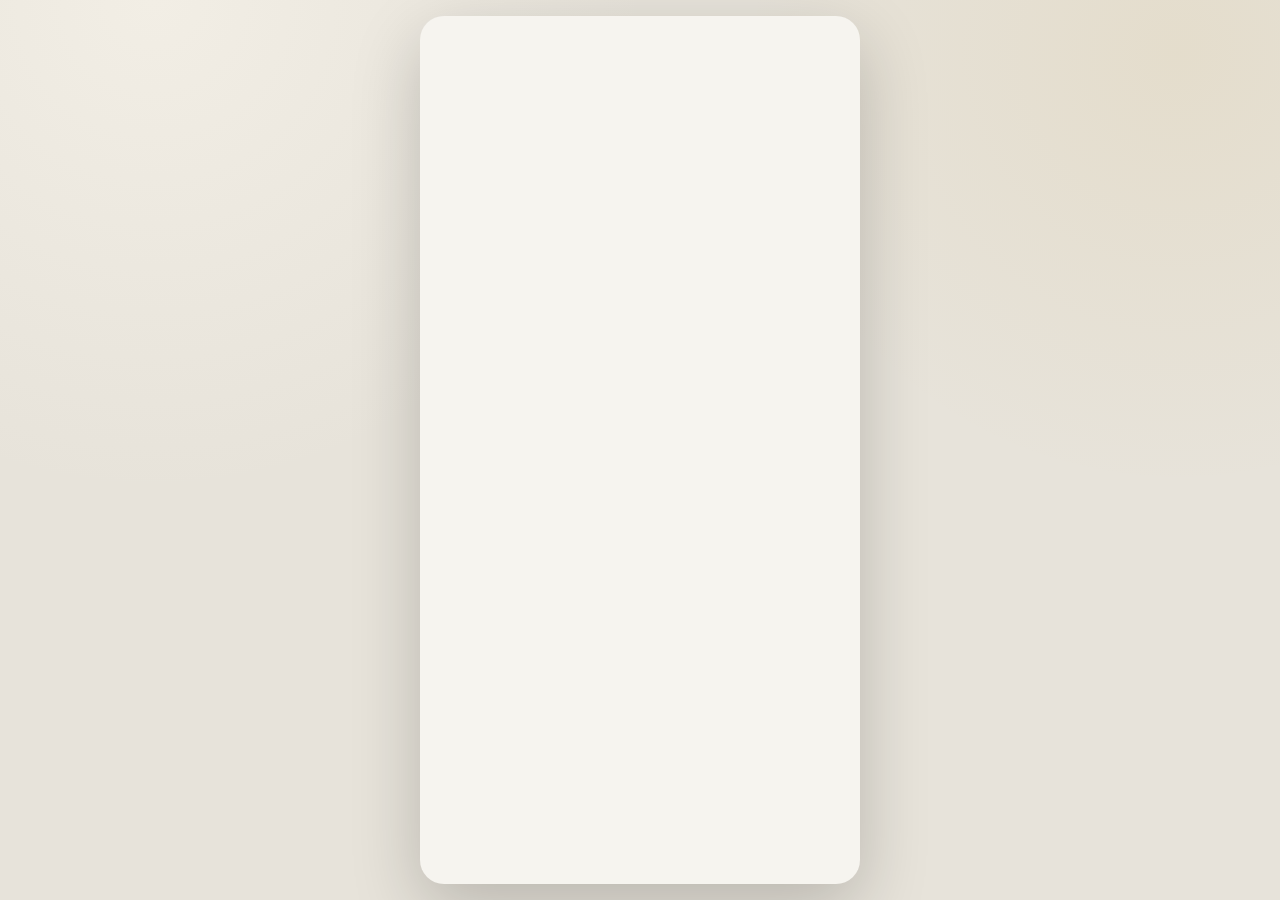
==== index.html @ 87b7556e "Initial ShoeLucky upload" ====
<!doctype html>
<html lang="en">
<head>
  <meta charset="utf-8" />
  <meta name="viewport" content="width=device-width, initial-scale=1, viewport-fit=cover" />
  <meta name="theme-color" content="#101114" />
  <meta name="color-scheme" content="light" />
  <meta name="description" content="ShoeLucky — daily spin, scratch cards and instant shoe shop rewards." />
  <title>ShoeLucky — Play. Win. Save.</title>
  <link rel="icon" href="data:image/svg+xml,%3Csvg xmlns='http://www.w3.org/2000/svg' viewBox='0 0 64 64'%3E%3Crect width='64' height='64' rx='16' fill='%23101114'/%3E%3Cpath d='M11 43c7-1 11-5 14-12l5-10 8 7 9 4c5 2 8 4 9 8 1 4-2 6-6 6H14c-5 0-6-2-3-3z' fill='none' stroke='%23c99b2b' stroke-width='3' stroke-linejoin='round'/%3E%3C/svg%3E" />
  <!-- Bootstrap (local copy) first, then our theme on top -->
  <link rel="stylesheet" href="assets/vendor/bootstrap.min.css" />
  <link rel="stylesheet" href="assets/styles/app.css" />
</head>
<body>
  <div id="app" class="app container-fluid p-0"></div>
  <div id="toast" class="toast" aria-live="assertive"></div>
  <div id="sheet" class="sheet" aria-hidden="true"></div>
  <script src="assets/vendor/bootstrap.bundle.min.js"></script>
  <script src="assets/js/app.js"></script>
</body>
</html>
---- assets/styles/app.css ----
/* ShoeLucky — premium mobile-first theme, layered on local Bootstrap 5.3.3 */
:root {
  --bg: #f6f4ef;
  --paper: #ffffff;
  --ink: #111214;
  --ink-2: #2d2e31;
  --muted: #78746c;
  --line: #e7e2d7;
  --line-soft: #f0ece3;
  --gold: #c39528;
  --gold-dark: #83600f;
  --gold-soft: #f5ead0;
  --gold-line: #e4cd94;
  --ok: #1f8f5b;
  --danger: #bd4039;
  --shadow: 0 14px 36px rgba(24, 22, 18, .075);
  --shadow-deep: 0 18px 44px rgba(18, 17, 14, .16);
  --radius: 20px;
  --black: #101114;
}

* { box-sizing: border-box; }
html, body { margin: 0; padding: 0; }
body {
  background: radial-gradient(circle at 12% 0%, #f2eee5 0, transparent 34%),
              radial-gradient(circle at 92% 6%, rgba(195, 149, 40, .08) 0, transparent 30%),
              #e7e3da;
  color: var(--ink);
  font-family: "Inter", -apple-system, BlinkMacSystemFont, "Segoe UI", Roboto, Arial, sans-serif;
  -webkit-font-smoothing: antialiased;
  overflow-x: hidden;
}
button, input, select { font: inherit; }
button { cursor: pointer; }
a { color: inherit; text-decoration: none; }
button:focus-visible, input:focus-visible, select:focus-visible, a:focus-visible {
  outline: 3px solid rgba(195, 149, 40, .35);
  outline-offset: 2px;
}

.app {
  position: relative;
  width: 100%;
  max-width: 440px;
  min-height: 100vh;
  margin: 0 auto;
  background: var(--bg);
  overflow: hidden;
  box-shadow: 0 0 60px rgba(25, 22, 16, .14);
}

/* ---------------- Brand ---------------- */
.logo { display: inline-flex; align-items: center; gap: 10px; }
.logo__mark {
  width: 35px; height: 35px;
  display: grid; place-items: center;
  border-radius: 11px;
  color: #17130a;
  background: linear-gradient(145deg, #f6e2a8, var(--gold) 62%, #a87b18);
  box-shadow: inset 0 1px 0 rgba(255, 255, 255, .55);
  font-weight: 900; font-size: 17px;
  letter-spacing: -.04em;
}
.logo__text { font-size: 18px; font-weight: 850; letter-spacing: -.045em; }
.logo__text span { color: var(--gold); }

/* ---------------- Landing ---------------- */
.hero {
  position: relative;
  padding: 22px 20px 48px;
  color: #fff;
  background:
    radial-gradient(circle at 88% 4%, rgba(195, 149, 40, .26), transparent 38%),
    linear-gradient(158deg, #1b1c20 0%, #101114 66%, #0b0c0e 100%);
  border-radius: 0 0 32px 32px;
  overflow: hidden;
}
.hero::before {
  content: "";
  position: absolute; inset: 0;
  background-image: linear-gradient(rgba(255,255,255,.022) 1px, transparent 1px),
                    linear-gradient(90deg, rgba(255,255,255,.022) 1px, transparent 1px);
  background-size: 28px 28px;
  mask-image: linear-gradient(180deg, rgba(0,0,0,.7), transparent 72%);
  pointer-events: none;
}
.hero::after {
  content: "";
  position: absolute;
  width: 280px; height: 280px;
  right: -108px; bottom: -148px;
  border: 1px solid rgba(195, 149, 40, .22);
  border-radius: 50%;
  box-shadow: 0 0 0 34px rgba(195, 149, 40, .035), 0 0 0 68px rgba(195, 149, 40, .022);
}
.hero__kicker {
  position: relative;
  display: inline-flex; align-items: center;
  margin: 28px 0 13px; padding: 6px 11px;
  border: 1px solid rgba(195, 149, 40, .36);
  border-radius: 99px;
  color: #f0dca6;
  background: rgba(195, 149, 40, .07);
  font-size: 9.5px; font-weight: 800; letter-spacing: .15em; text-transform: uppercase;
}
.hero h1 {
  position: relative;
  margin: 0;
  font-size: clamp(38px, 11.5vw, 50px);
  line-height: .96;
  letter-spacing: -.06em;
  font-weight: 900;
}
.hero h1 span { display: block; color: var(--gold); }
.hero p {
  position: relative;
  max-width: 292px;
  margin: 15px 0 0;
  color: #b9b6ae;
  font-size: 13px;
  line-height: 1.6;
}
.hero__shoe {
  position: absolute; right: 4px; bottom: 30px;
  width: 168px;
  opacity: .96;
  transform: rotate(-8deg);
  filter: drop-shadow(0 14px 18px rgba(0, 0, 0, .34));
}
.hero__foot {
  position: relative;
  margin-top: 26px;
  display: flex; gap: 8px; align-items: center;
  color: #a5a29b;
  font-size: 11px;
  letter-spacing: .01em;
}
.hero__foot .icon { color: var(--gold); }

/* ---------------- Layout ---------------- */
.screen { padding: 18px 18px 100px; min-height: 100vh; }
.screen--tight { padding-bottom: 30px; }
.topbar {
  display: flex; align-items: center; gap: 12px;
  min-height: 58px;
  margin: -18px -18px 18px;
  padding: 12px 18px;
  background: rgba(246, 244, 239, .93);
  backdrop-filter: blur(14px);
  -webkit-backdrop-filter: blur(14px);
  border-bottom: 1px solid var(--line);
  position: sticky; top: 0; z-index: 20;
}
.topbar h1 { margin: 0; font-size: 16px; letter-spacing: -.035em; font-weight: 800; }
.icon-btn {
  width: 38px; height: 38px;
  display: grid; place-items: center;
  border-radius: 12px;
  border: 1px solid var(--line);
  background: var(--paper);
  color: var(--ink);
  transition: transform .16s ease, border-color .16s ease;
}
.icon-btn:hover { border-color: var(--gold-line); }
.icon-btn:active { transform: scale(.95); }

/* ---------------- Buttons ---------------- */
.btn {
  display: inline-flex; align-items: center; justify-content: center; gap: 9px;
  width: 100%; min-height: 52px;
  padding: 0 18px;
  border: 1px solid transparent;
  border-radius: 14px;
  font-weight: 750; font-size: 14.5px;
  letter-spacing: -.01em;
  transition: transform .18s ease, box-shadow .18s ease, background .18s ease, border-color .18s ease;
}
.btn:active { transform: scale(.985); }
.btn:disabled { opacity: .45; cursor: not-allowed; }
.btn--gold {
  color: #1a1509;
  background: linear-gradient(145deg, #f4dd9c 0%, var(--gold) 58%, #a87b18 100%);
  box-shadow: 0 10px 22px rgba(195, 149, 40, .25), inset 0 1px 0 rgba(255, 255, 255, .5);
}
.btn--gold:hover { box-shadow: 0 13px 26px rgba(195, 149, 40, .32), inset 0 1px 0 rgba(255, 255, 255, .55); }
.btn--dark { color: #fff; background: linear-gradient(145deg, #222327, #101114); box-shadow: 0 10px 22px rgba(16, 17, 20, .2); }
.btn--ghost { color: var(--ink); background: var(--paper); border-color: var(--line); }
.btn--ghost:hover { border-color: var(--gold-line); background: #fffdf8; }
.btn--sm { min-height: 42px; font-size: 12.5px; border-radius: 12px; padding: 0 13px; }
.btn-row { display: grid; gap: 10px; }
.link-btn {
  border: 0; background: none;
  color: var(--gold-dark);
  font-weight: 750; font-size: 12.5px;
  padding: 8px 0;
}
.link-btn:hover { text-decoration: underline; }
.text-btn {
  border: 0; background: none;
  color: var(--gold-dark);
  font-size: 11.5px; font-weight: 750;
  white-space: nowrap;
}

/* ---------------- Cards & type ---------------- */
.card {
  display: block;
  background: var(--paper);
  border: 1px solid var(--line);
  border-radius: var(--radius);
  box-shadow: var(--shadow);
  padding: 18px;
}
.card--dark { background: var(--black); color: #fff; border-color: var(--black); }
.card--gold { background: linear-gradient(150deg, #fffaf0, #fff); border-color: var(--gold-line); }
.eyebrow {
  margin: 0 0 6px;
  color: var(--gold-dark);
  font-size: 9.5px; font-weight: 850;
  letter-spacing: .17em; text-transform: uppercase;
}
.muted { color: var(--muted); }
.small { font-size: 12px; }
.center { text-align: center; }
.title { margin: 0 0 6px; font-size: 22px; letter-spacing: -.045em; font-weight: 850; }
.subtitle { margin: 0 0 18px; color: var(--muted); font-size: 12.5px; line-height: 1.55; }
.divider { height: 1px; background: var(--line); margin: 16px 0; }
.pill {
  display: inline-flex; align-items: center; gap: 6px;
  padding: 6px 10px; border-radius: 99px;
  font-size: 11px; font-weight: 750;
  background: #f1eee6; color: var(--muted);
}
.pill--gold { background: var(--gold-soft); color: var(--gold-dark); }
.pill--ok { background: #e5f5ec; color: var(--ok); }
.flexline { display: flex; align-items: center; gap: 12px; }
.between { display: flex; align-items: center; justify-content: space-between; gap: 12px; }
.stack { display: grid; gap: 12px; }
.notice {
  display: flex; gap: 9px;
  padding: 11px 13px;
  border-radius: 13px;
  background: #fbf4df;
  border: 1px solid var(--gold-line);
  color: #72530d;
  font-size: 11.5px; line-height: 1.5;
}
.notice--quiet { background: #f7f5ef; border-color: var(--line); color: var(--muted); }
.notice .icon { flex: 0 0 auto; margin-top: 1px; }
.empty-line {
  display: flex; align-items: center; gap: 10px;
  padding: 16px 4px 6px;
  color: var(--muted);
  font-size: 12px; line-height: 1.5;
}
.empty-line .icon { color: var(--gold); flex: 0 0 auto; }

/* ---------------- Forms ---------------- */
.entry-card { position: relative; z-index: 2; margin: -25px 18px 18px; }
.entry-head { display: flex; align-items: flex-start; justify-content: space-between; gap: 12px; }
.entry-head .title { margin-bottom: 0; }
.entry-badge {
  padding: 5px 10px; border-radius: 99px;
  color: #1c1609; background: var(--gold-soft);
  border: 1px solid var(--gold-line);
  font-size: 10px; font-weight: 850; letter-spacing: .08em; text-transform: uppercase;
}
.rule-list { display: grid; gap: 11px; margin-top: 15px; }
.rule {
  display: flex; gap: 10px; align-items: flex-start;
  font-size: 12.5px; color: var(--ink-2); line-height: 1.45;
}
.rule__num {
  width: 22px; height: 22px; flex: 0 0 auto;
  display: grid; place-items: center;
  border-radius: 7px;
  background: var(--gold-soft); color: var(--gold-dark);
  font-size: 10px; font-weight: 900;
}
.field { margin-bottom: 14px; }
.field--full { grid-column: 1 / -1; }
.field label {
  display: block; margin-bottom: 7px;
  font-size: 12px; font-weight: 700; color: var(--ink-2);
}
.input {
  width: 100%; min-height: 50px;
  padding: 0 14px;
  border: 1px solid var(--line);
  border-radius: 13px;
  background: #fff;
  color: var(--ink);
  outline: none;
  transition: border-color .16s ease, box-shadow .16s ease;
}
.input:focus { border-color: var(--gold); box-shadow: 0 0 0 3px rgba(195, 149, 40, .13); }
.input-row { display: flex; gap: 8px; }
.prefix {
  min-width: 72px;
  display: grid; place-items: center;
  border-radius: 13px;
  background: var(--gold-soft); color: var(--gold-dark);
  font-weight: 800;
}
.otp-row { display: grid; grid-template-columns: repeat(6, 1fr); gap: 7px; }
.otp-input { min-height: 54px; text-align: center; font-size: 20px; font-weight: 850; padding: 0; }
.local-code {
  margin-top: 14px; padding: 11px;
  border-radius: 12px;
  background: #fbf4df;
  border: 1px dashed var(--gold-line);
  color: #72530d;
  font-size: 11.5px;
  text-align: center;
}
.local-code strong { font-size: 15px; letter-spacing: .16em; margin-left: 4px; }
.auth-card { padding: 22px 18px; }
.auth-card .game-card__icon { color: var(--gold-dark); }
.google-signin { display: grid; place-items: center; min-height: 48px; }
.google-error { color: var(--danger); font-size: 12px; text-align: center; }
.or-line {
  position: relative; text-align: center;
  margin: 12px 0 4px;
  color: var(--muted); font-size: 10.5px; letter-spacing: .12em; text-transform: uppercase;
}
.or-line::before, .or-line::after {
  content: ""; position: absolute; top: 50%; width: calc(50% - 22px);
  height: 1px; background: var(--line);
}
.or-line::before { left: 0; }
.or-line::after { right: 0; }

/* ---------------- Home ---------------- */
.member-card {
  position: relative;
  padding: 18px;
  border-radius: 22px;
  color: #fff;
  background:
    radial-gradient(circle at 90% -10%, rgba(195, 149, 40, .28), transparent 42%),
    linear-gradient(150deg, #1d1e22, #0e0f11 75%);
  box-shadow: var(--shadow-deep);
  overflow: hidden;
}
.member-card::after {
  content: ""; position: absolute;
  right: -50px; top: -50px;
  width: 170px; height: 170px;
  border: 1px solid rgba(195, 149, 40, .18);
  border-radius: 50%;
}
.member-card__top {
  display: flex; align-items: center; justify-content: space-between;
  color: #a9a69f; font-size: 10px; font-weight: 750;
  letter-spacing: .13em; text-transform: uppercase;
}
.member-tier {
  display: inline-flex; align-items: center; gap: 5px;
  padding: 4px 8px;
  border-radius: 99px;
  color: #f1dca4;
  background: rgba(195, 149, 40, .14);
  border: 1px solid rgba(195, 149, 40, .28);
}
.member-card h2 { margin: 16px 0 3px; font-size: 25px; letter-spacing: -.05em; font-weight: 850; }
.member-card h2 span { font-size: 20px; }
.member-card p { margin: 0; color: #a9a69f; font-size: 11.5px; }
.member-card__stats {
  display: grid; grid-template-columns: repeat(3, 1fr);
  gap: 8px;
  margin-top: 18px;
  padding-top: 14px;
  border-top: 1px solid rgba(255, 255, 255, .1);
}
.member-card__stats div { display: grid; gap: 2px; }
.member-card__stats strong { font-size: 15px; letter-spacing: -.03em; }
.member-card__stats small { color: #a9a69f; font-size: 9.5px; text-transform: uppercase; letter-spacing: .07em; }
.section-head { display: flex; align-items: center; gap: 12px; margin: 22px 0 12px; }
.section-head h3 { margin: 0; font-size: 16px; letter-spacing: -.035em; font-weight: 800; }
.section-head p { margin-bottom: 2px; }
.section-head__line { flex: 1; height: 1px; background: var(--line); }
.game-grid { display: grid; gap: 12px; }
.game-card {
  display: flex; gap: 13px; align-items: center;
  width: 100%; text-align: left;
  padding: 15px;
  border: 1px solid var(--line);
  border-radius: 17px;
  background: #fff;
  box-shadow: var(--shadow);
  transition: transform .16s ease, border-color .16s ease;
}
.game-card:not(:disabled):hover { transform: translateY(-2px); border-color: var(--gold-line); }
.game-card:disabled { opacity: .55; cursor: not-allowed; }
.game-card--spin { background: linear-gradient(120deg, #fff, #fffbf1); }
.game-card--scratch { background: linear-gradient(120deg, #fff, #fbfaf6); }
.game-card__icon {
  width: 47px; height: 47px; flex: 0 0 auto;
  display: grid; place-items: center;
  border-radius: 14px;
  background: var(--gold-soft); color: var(--gold-dark);
}
.game-card strong { display: block; font-size: 14.5px; letter-spacing: -.02em; }
.game-card small { display: block; margin-top: 3px; color: var(--muted); font-size: 11.5px; }
.game-card__arrow { margin-left: auto; color: var(--gold-dark); }
.wallet-strip {
  display: flex; align-items: center; gap: 12px;
  width: 100%; text-align: left;
  margin-top: 14px; padding: 14px 16px;
  border-radius: 16px;
  border: 1px solid var(--gold-line);
  background: linear-gradient(110deg, #fffaf0, #fff);
  box-shadow: var(--shadow);
}
.wallet-strip > .icon:first-child { color: var(--gold-dark); }
.wallet-strip > .icon:last-child { margin-left: auto; color: var(--gold-dark); }
.wallet-strip strong { display: block; font-size: 13.5px; }
.wallet-strip small { display: block; margin-top: 2px; color: var(--muted); font-size: 11px; }
.info-card { margin-top: 14px; background: #fffdf8; }
.info-card .rule { padding: 4px 0; }

/* ---------------- Wheel ---------------- */
.page-intro { margin: 8px 0 18px; }
.page-intro .title { font-size: 24px; }
.idle-card { margin-top: 24px; padding: 30px 20px; }
.idle-card > .icon { color: var(--gold); }
.idle-card .pill { margin-top: 6px; }
.wheel-stage { position: relative; width: min(100%, 320px); aspect-ratio: 1; margin: 4px auto 18px; }
.wheel-glow {
  position: absolute; inset: -10%;
  border-radius: 50%;
  background: radial-gradient(circle, rgba(195, 149, 40, .25), transparent 65%);
  filter: blur(12px);
}
.wheel-pointer {
  position: absolute; z-index: 5; left: 50%; top: -7px;
  transform: translateX(-50%);
  width: 0; height: 0;
  border-left: 12px solid transparent;
  border-right: 12px solid transparent;
  border-top: 25px solid var(--gold);
  filter: drop-shadow(0 3px 4px rgba(0,0,0,.32));
}
.wheel-rim {
  position: absolute; inset: 0;
  border-radius: 50%; padding: 8px;
  background: linear-gradient(145deg, #f2d992, #8c6816 50%, #f2d992);
  box-shadow: 0 18px 38px rgba(0,0,0,.28), inset 0 1px 0 rgba(255,255,255,.55);
}
.wheel-disc {
  position: relative; width: 100%; height: 100%;
  border-radius: 50%; overflow: hidden;
  background: #111;
  transition: transform 4.2s cubic-bezier(.12,.72,.1,1);
}
.wheel-disc::after {
  content: ""; position: absolute; inset: 0;
  border-radius: 50%;
  box-shadow: inset 0 0 0 3px rgba(255,255,255,.12);
  pointer-events: none;
}
.wheel-label {
  position: absolute; left: 50%; top: 50%;
  transform: translate(-50%, -50%);
  font-size: 12px; font-weight: 900;
  white-space: nowrap;
  pointer-events: none;
  text-shadow: 0 1px 2px rgba(0,0,0,.38);
}
.wheel-hub {
  position: absolute; z-index: 4; left: 50%; top: 50%;
  width: 58px; height: 58px;
  transform: translate(-50%, -50%);
  display: grid; place-items: center;
  border-radius: 50%;
  background: linear-gradient(145deg, #f7e4ab, #b58a1e);
  color: #17130a;
  font-weight: 950; font-size: 16px;
  border: 5px solid #141416;
  box-shadow: 0 6px 14px rgba(0,0,0,.35);
}
.wheel-status { text-align: center; font-size: 12.5px; color: var(--muted); min-height: 20px; margin: 0 0 12px; }
.mono { font-family: ui-monospace, SFMono-Regular, Menlo, Consolas, monospace; letter-spacing: .035em; }

/* ---------------- Scratch ---------------- */
.scratch-card {
  position: relative; width: 100%; aspect-ratio: 1.35;
  border-radius: 18px; overflow: hidden;
  border: 1px solid var(--gold-line);
  background: radial-gradient(circle at 20% 10%, #fffdf6, #f3e7c8);
  box-shadow: var(--shadow);
}
.scratch-prize { position: absolute; inset: 0; display: grid; place-content: center; text-align: center; padding: 20px; }
.scratch-prize small { font-size: 10px; letter-spacing: .16em; font-weight: 850; color: var(--gold-dark); }
.scratch-prize strong { display: block; margin: 8px 0 4px; font-size: 42px; letter-spacing: -.06em; color: var(--ink); }
.scratch-prize span { color: var(--muted); font-size: 12px; }
.scratch-canvas { position: absolute; inset: 0; width: 100%; height: 100%; touch-action: none; cursor: crosshair; transition: opacity .4s; }
.scratch-card.is-open .scratch-canvas { opacity: 0; pointer-events: none; }
.scratch-hint { position: absolute; inset: 0; display: grid; place-content: center; text-align: center; pointer-events: none; color: #3a352b; }
.scratch-hint strong { font-size: 14px; letter-spacing: .1em; }
.scratch-hint small { font-size: 11px; opacity: .65; }
.scratch-card.is-open .scratch-hint { opacity: 0; }
.progress { height: 6px; border-radius: 99px; background: #e8e3d8; overflow: hidden; margin: 14px 0; }
.progress span { display: block; height: 100%; width: 0; border-radius: inherit; background: linear-gradient(90deg, var(--gold-dark), var(--gold)); transition: width .2s; }

/* ---------------- Coupons ---------------- */
.win-screen .topbar { margin-bottom: 8px; }
.win-head { text-align: center; margin: 12px 0 18px; }
.win-seal {
  width: 52px; height: 52px;
  display: grid; place-items: center;
  margin: 0 auto 12px;
  border-radius: 50%;
  color: #1c1609;
  background: linear-gradient(145deg, #f6e2a8, var(--gold));
  box-shadow: 0 0 0 8px rgba(195, 149, 40, .12);
  animation: pop .5s ease both;
}
.win-head .title { font-size: 25px; }
.coupon { position: relative; padding: 0; overflow: hidden; }
.coupon__top { padding: 22px 20px; text-align: center; color: #fff; background: linear-gradient(150deg, #1d1e22, #0e0f11); }
.coupon__label { color: var(--gold); font-size: 9.5px; font-weight: 850; letter-spacing: .18em; text-transform: uppercase; }
.coupon__value { display: block; margin: 9px 0 4px; font-size: 44px; line-height: 1; letter-spacing: -.065em; font-weight: 900; }
.coupon__body { position: relative; padding: 18px; }
.coupon__body::before, .coupon__body::after {
  content: ""; position: absolute; top: -9px;
  width: 18px; height: 18px; border-radius: 50%;
  background: var(--bg);
}
.coupon__body::before { left: -9px; }
.coupon__body::after { right: -9px; }
.coupon__code {
  padding: 12px;
  border: 1px dashed var(--gold-line);
  border-radius: 12px;
  text-align: center;
  font-family: ui-monospace, monospace;
  font-size: 17px; font-weight: 800; letter-spacing: .075em;
  background: #fffdf7;
}
.coupon__meta { display: grid; grid-template-columns: 1fr 1fr; gap: 10px; margin-top: 12px; }
.meta-cell { padding: 10px; border-radius: 11px; background: #f8f5ee; }
.meta-cell small { display: block; color: var(--muted); font-size: 9.5px; text-transform: uppercase; letter-spacing: .08em; }
.meta-cell strong { display: block; margin-top: 3px; font-size: 12.5px; }
.wallet-head { margin: 6px 0 14px; }
.wallet-head .title { margin: 0; }
.tabs { display: flex; gap: 7px; margin-bottom: 14px; overflow-x: auto; }
.tab {
  padding: 8px 14px; border-radius: 99px;
  border: 1px solid var(--line);
  background: #fff; color: var(--muted);
  font-size: 12px; font-weight: 700; white-space: nowrap;
}
.tab.is-active { background: var(--ink); color: #fff; border-color: var(--ink); }
.coupon-item {
  display: flex; gap: 12px; align-items: center;
  width: 100%; text-align: left;
  padding: 14px; margin-bottom: 10px;
  border-radius: 15px; border: 1px solid var(--line);
  background: #fff; box-shadow: var(--shadow);
  transition: transform .16s ease, border-color .16s ease;
}
.coupon-item:hover { transform: translateY(-1px); border-color: var(--gold-line); }
.coupon-item__icon {
  width: 40px; height: 40px; flex: 0 0 auto;
  display: grid; place-items: center;
  border-radius: 12px; background: var(--gold-soft); color: var(--gold-dark);
  font-weight: 900; font-size: 12px;
}
.coupon-item strong { display: block; font-size: 13.5px; }
.coupon-item small { display: block; margin-top: 2px; color: var(--muted); font-size: 11px; }
.status {
  margin-left: auto; padding: 4px 8px;
  border-radius: 99px;
  font-size: 9.5px; font-weight: 850;
  text-transform: uppercase; letter-spacing: .06em;
  background: #e9f6ee; color: var(--ok);
}
.status--used { background: #f0eeea; color: var(--muted); }
.empty-wallet { padding: 28px 18px; }
.empty-wallet > .icon { color: var(--gold); }
.empty-wallet .btn { margin-top: 6px; }

/* ---------------- Bottom nav, toast, sheet ---------------- */
.bottom-nav {
  position: fixed; z-index: 30;
  left: 50%; bottom: 12px; transform: translateX(-50%);
  width: min(404px, calc(100% - 24px));
  display: grid; grid-template-columns: repeat(2, 1fr);
  padding: 6px;
  border-radius: 17px;
  background: rgba(255,255,255,.95);
  border: 1px solid var(--line);
  box-shadow: 0 12px 32px rgba(0,0,0,.15);
  backdrop-filter: blur(12px);
  -webkit-backdrop-filter: blur(12px);
}
.nav-item {
  display: grid; justify-items: center; gap: 2px;
  padding: 7px 0; border-radius: 11px;
  color: var(--muted); font-size: 10px; font-weight: 750;
  transition: background .16s ease, color .16s ease;
}
.nav-item.is-active { color: var(--gold-dark); background: var(--gold-soft); }
.toast {
  display: block !important;
  position: fixed; z-index: 80;
  left: 50%; bottom: 92px;
  transform: translate(-50%, 14px);
  opacity: 0; pointer-events: none;
  max-width: calc(100% - 32px);
  padding: 11px 16px;
  border: 0; border-radius: 12px;
  background: #17181b; color: #fff;
  font-size: 12.5px; font-weight: 650;
  box-shadow: 0 12px 30px rgba(0,0,0,.3);
  transition: opacity .25s ease, transform .25s ease;
  white-space: nowrap;
}
.toast.is-in { opacity: 1; transform: translate(-50%, 0); }
.sheet {
  position: fixed; inset: 0; z-index: 70;
  display: none; place-items: end center;
  padding: 12px;
  background: rgba(10,10,12,.58);
  backdrop-filter: blur(3px);
}
.sheet.is-open { display: grid; }
.sheet__panel {
  width: min(100%, 416px);
  padding: 20px;
  border-radius: 22px;
  background: #fff;
  box-shadow: 0 22px 55px rgba(0,0,0,.32);
  animation: rise .28s ease both;
}
.sheet__head { display: flex; justify-content: space-between; align-items: center; margin-bottom: 14px; }
.sheet__head h3 { margin: 0; font-size: 18px; letter-spacing: -.03em; }
.account-head { display: flex; gap: 12px; align-items: center; margin-bottom: 14px; }
.account-head > .icon { color: var(--gold-dark); }
.account-head strong { display: block; font-size: 14px; }
.account-head span { display: block; margin-top: 2px; color: var(--muted); font-size: 11.5px; }
.account-rows { display: grid; gap: 10px; padding: 12px; border-radius: 13px; background: #f8f6f0; }
.account-rows span { color: var(--muted); font-size: 11.5px; }
.account-rows strong { font-size: 12px; }

/* ---------------- Animations ---------------- */
@keyframes rise { from { transform: translateY(20px); opacity: 0; } to { transform: none; opacity: 1; } }
@keyframes pop { 0% { transform: scale(.7); opacity: 0; } 70% { transform: scale(1.06); } 100% { transform: scale(1); opacity: 1; } }
@keyframes fadeUp { from { opacity: 0; transform: translateY(10px); } to { opacity: 1; transform: none; } }
.screen > * { animation: fadeUp .38s ease both; }
.pop { animation: pop .45s ease both; }
.confetti { position: absolute; inset: 0; overflow: hidden; pointer-events: none; }
.confetti i { position: absolute; top: -12px; width: 7px; height: 11px; border-radius: 2px; animation: fall 2s linear forwards; }
@keyframes fall { to { transform: translateY(460px) rotate(540deg); opacity: 0; } }
.hidden { display: none !important; }

/* ---------------- Admin console ---------------- */
.admin-screen { max-width: 100%; }
.admin-topbar { gap: 8px; }
.topbar__title { text-align: center; line-height: 1.15; }
.topbar__title .eyebrow { margin: 0 0 2px; font-size: 8px; }
.topbar__title h1 { margin: 0; font-size: 15px; }
.admin-subtitle { margin: 0 0 14px; color: var(--muted); font-size: 11.5px; }
.admin-nav { grid-template-columns: repeat(4, 1fr); }
.admin-nav .nav-item { padding: 6px 0; font-size: 9px; }
.console-strip {
  display: flex; align-items: center; gap: 10px;
  margin-bottom: 14px; padding: 12px 14px;
  border-radius: 15px;
  background: linear-gradient(110deg, #1b1c20, #101114);
  color: #fff;
  box-shadow: var(--shadow);
}
.console-strip strong { display: block; font-size: 12.5px; }
.console-strip small { display: block; margin-top: 2px; color: #a9a69f; font-size: 10px; }
.console-scope {
  margin-left: auto;
  padding: 5px 9px;
  border-radius: 99px;
  color: #f1dca4;
  background: rgba(195, 149, 40, .14);
  border: 1px solid rgba(195, 149, 40, .3);
  font-size: 10px; font-weight: 750;
}
.live-dot {
  width: 8px; height: 8px; flex: 0 0 auto;
  border-radius: 50%; background: #4bd08a;
  box-shadow: 0 0 0 5px rgba(75, 208, 138, .13);
}
.stat-grid { display: grid; grid-template-columns: repeat(2, 1fr); gap: 10px; margin-bottom: 14px; }
.stat {
  position: relative; padding: 14px;
  border: 1px solid var(--line); border-radius: 15px;
  background: #fff; box-shadow: var(--shadow);
}
.stat__icon { position: absolute; right: 12px; top: 12px; color: var(--gold-dark); opacity: .85; }
.stat strong { display: block; font-size: 25px; letter-spacing: -.045em; }
.stat small { color: var(--muted); font-size: 11px; }
.admin-card { padding: 16px; margin-bottom: 14px; }
.admin-card__head {
  display: flex; align-items: flex-start; justify-content: space-between; gap: 10px;
  margin-bottom: 12px;
}
.admin-card__head > .icon { color: var(--gold-dark); }
.admin-card__head h3 { margin: 0; font-size: 15px; letter-spacing: -.025em; }
.admin-card__head p { margin: 3px 0 0; color: var(--muted); font-size: 11px; line-height: 1.4; }
.chip-row { display: flex; flex-wrap: wrap; gap: 8px; }
.chip-row .btn { width: auto; }
.table-wrap { width: 100%; overflow-x: auto; -webkit-overflow-scrolling: touch; }
.table { width: 100%; min-width: 390px; margin: 0; border-collapse: collapse; font-size: 12px; }
.table th {
  padding: 8px;
  border-bottom: 1px solid var(--line);
  color: var(--muted); font-size: 9.5px;
  text-transform: uppercase; letter-spacing: .07em; text-align: left;
  white-space: nowrap;
}
.table td { padding: 10px 8px; border-bottom: 1px solid var(--line-soft); vertical-align: middle; }
.table tr:last-child td { border-bottom: 0; }
.form-grid { display: grid; grid-template-columns: 1fr 1fr; gap: 0 10px; }
.form-grid .field { margin-bottom: 10px; }
.form-grid button { grid-column: 1 / -1; }
.redeem-card { border-color: var(--gold-line); background: linear-gradient(120deg, #fffdf7, #fff); }
.redeem-row { display: grid; grid-template-columns: 1fr auto; gap: 8px; }
.reward-row {
  display: grid; grid-template-columns: 1fr 78px auto; gap: 8px;
  align-items: center; padding: 10px 0;
  border-bottom: 1px solid var(--line-soft);
}
.reward-row:last-child { border-bottom: 0; }
.reward-row__name strong { display: block; font-size: 12.5px; }
.reward-row__name small { color: var(--muted); font-size: 10px; }
.reward-row .input { min-height: 42px; padding: 0 10px; text-align: center; }
.reward-row .btn { width: auto; }
.setup-head { display: flex; align-items: baseline; justify-content: space-between; gap: 10px; margin-bottom: 6px; }
.setup-head .eyebrow { margin: 0; }
.setup-cred {
  display: grid; grid-template-columns: 1fr auto auto; gap: 8px; align-items: center;
  width: 100%; padding: 10px 11px;
  margin-top: 7px;
  border: 1px solid var(--line); border-radius: 11px;
  background: #faf9f5; text-align: left;
  transition: border-color .16s ease, background .16s ease;
}
.setup-cred:hover { border-color: var(--gold-line); background: #fffdf7; }
.setup-cred strong { font-size: 11.5px; }
.setup-cred span { color: var(--muted); font-size: 10px; }
.setup-cred .icon { color: var(--gold-dark); }
.admin-login-card { padding-top: 22px; }
.chart-bars { display: flex; align-items: flex-end; gap: 8px; height: 120px; padding-top: 10px; }
.chart-bar { flex: 1; height: 100%; display: flex; flex-direction: column; justify-content: flex-end; align-items: center; gap: 5px; }
.chart-bar__fill {
  width: 100%; max-width: 26px; min-height: 4px;
  border-radius: 6px 6px 3px 3px;
  background: linear-gradient(180deg, var(--gold), var(--gold-dark));
}
.chart-bar small { color: var(--muted); font-size: 9px; }
.dist-row { padding: 9px 0; border-bottom: 1px solid var(--line-soft); font-size: 12px; }
.dist-row:last-child { border-bottom: 0; }
.dist-row strong { font-size: 12px; }
.dist-bar { display: block; height: 4px; margin-top: 7px; border-radius: 99px; background: #efebe2; overflow: hidden; }
.dist-bar i { display: block; height: 100%; border-radius: inherit; background: linear-gradient(90deg, var(--gold-dark), var(--gold)); }
.log-row { display: flex; gap: 10px; padding: 10px 0; border-bottom: 1px solid var(--line-soft); }
.log-row:last-child { border-bottom: 0; }
.log-dot { width: 8px; height: 8px; margin-top: 5px; flex: 0 0 auto; border-radius: 50%; background: var(--gold); }
.log-row__body { flex: 1; min-width: 0; }
.log-row__body strong { display: block; font-size: 11.5px; }
.log-row__body small { color: var(--muted); font-size: 10px; }
.log-row__body > span { display: block; margin-top: 2px; color: var(--muted); font-size: 10.5px; overflow-wrap: anywhere; }

/* ---------------- Cross-device polish ---------------- */
@media (min-width: 576px) {
  .app {
    min-height: calc(100vh - 32px);
    margin: 16px auto;
    border-radius: 24px;
    box-shadow: 0 24px 70px rgba(0,0,0,.2);
  }
  .bottom-nav { width: min(404px, calc(100% - 32px)); bottom: 28px; }
  .toast { bottom: 108px; }
}
@media (max-width: 359px) {
  .hero { padding: 18px 15px 42px; }
  .hero__shoe { width: 145px; opacity: .85; }
  .screen { padding: 16px 14px 96px; }
  .topbar { margin: -16px -14px 16px; padding: 10px 14px; }
  .entry-card { margin-left: 14px; margin-right: 14px; }
  .otp-row { gap: 4px; }
  .otp-input { min-height: 48px; font-size: 17px; }
  .member-card__stats { gap: 4px; }
  .reward-row { grid-template-columns: 1fr 66px auto; }
}
@supports (padding-bottom: env(safe-area-inset-bottom)) {
  .bottom-nav { bottom: calc(12px + env(safe-area-inset-bottom)); }
  .screen { padding-bottom: calc(100px + env(safe-area-inset-bottom)); }
}
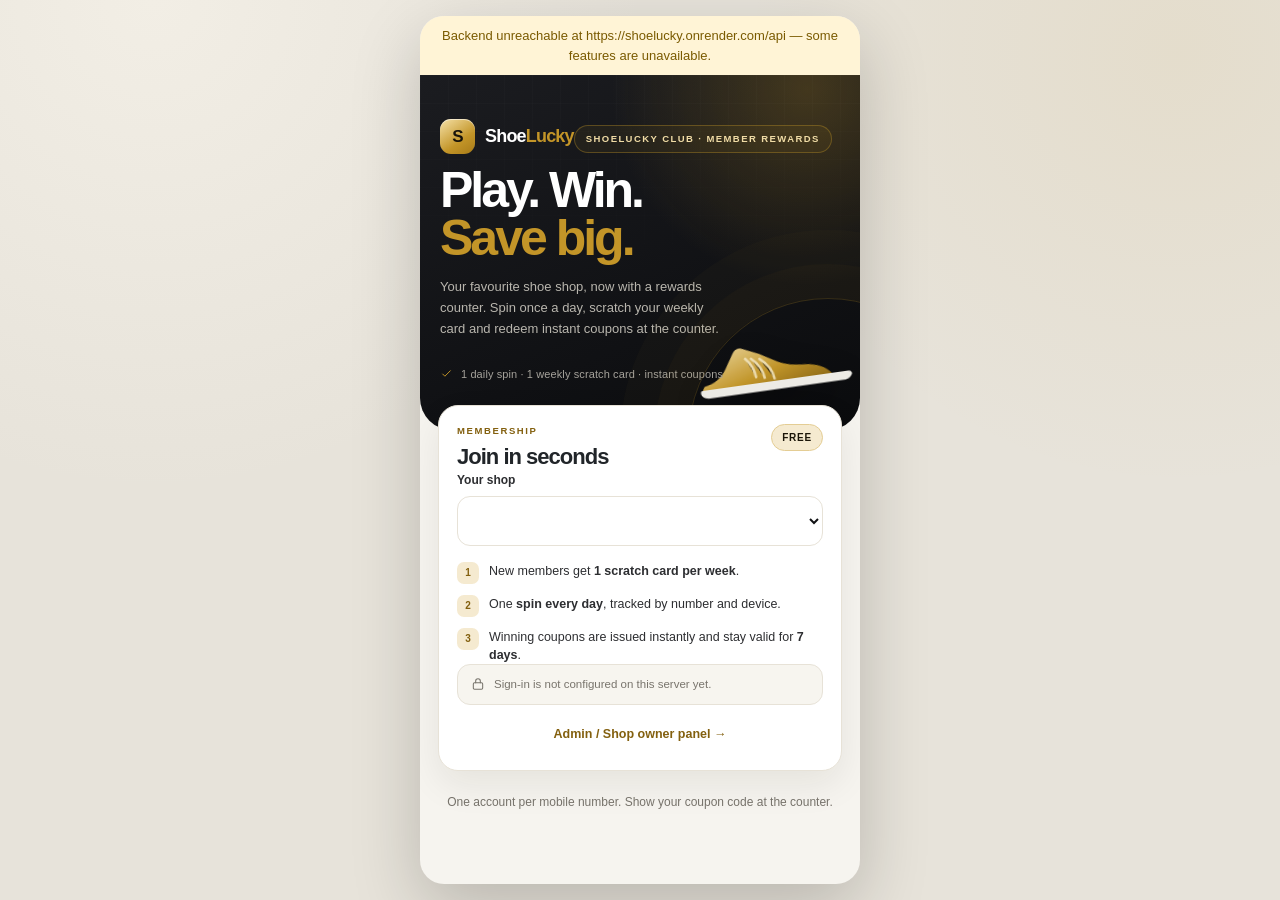
==== commit f37a0e68: "Update ShoeLucky project" ====
--- a/index.html
+++ b/index.html
@@ -9,14 +9,14 @@
   <title>ShoeLucky — Play. Win. Save.</title>
   <link rel="icon" href="data:image/svg+xml,%3Csvg xmlns='http://www.w3.org/2000/svg' viewBox='0 0 64 64'%3E%3Crect width='64' height='64' rx='16' fill='%23101114'/%3E%3Cpath d='M11 43c7-1 11-5 14-12l5-10 8 7 9 4c5 2 8 4 9 8 1 4-2 6-6 6H14c-5 0-6-2-3-3z' fill='none' stroke='%23c99b2b' stroke-width='3' stroke-linejoin='round'/%3E%3C/svg%3E" />
   <!-- Bootstrap (local copy) first, then our theme on top -->
-  <link rel="stylesheet" href="assets/vendor/bootstrap.min.css" />
-  <link rel="stylesheet" href="assets/styles/app.css" />
+  <link rel="stylesheet" href="/assets/vendor/bootstrap.min.css" />
+  <link rel="stylesheet" href="/assets/styles/app.css" />
 </head>
 <body>
   <div id="app" class="app container-fluid p-0"></div>
   <div id="toast" class="toast" aria-live="assertive"></div>
   <div id="sheet" class="sheet" aria-hidden="true"></div>
-  <script src="assets/vendor/bootstrap.bundle.min.js"></script>
-  <script src="assets/js/app.js"></script>
+  <script src="/assets/vendor/bootstrap.bundle.min.js"></script>
+  <script src="/assets/js/app.js"></script>
 </body>
 </html>
